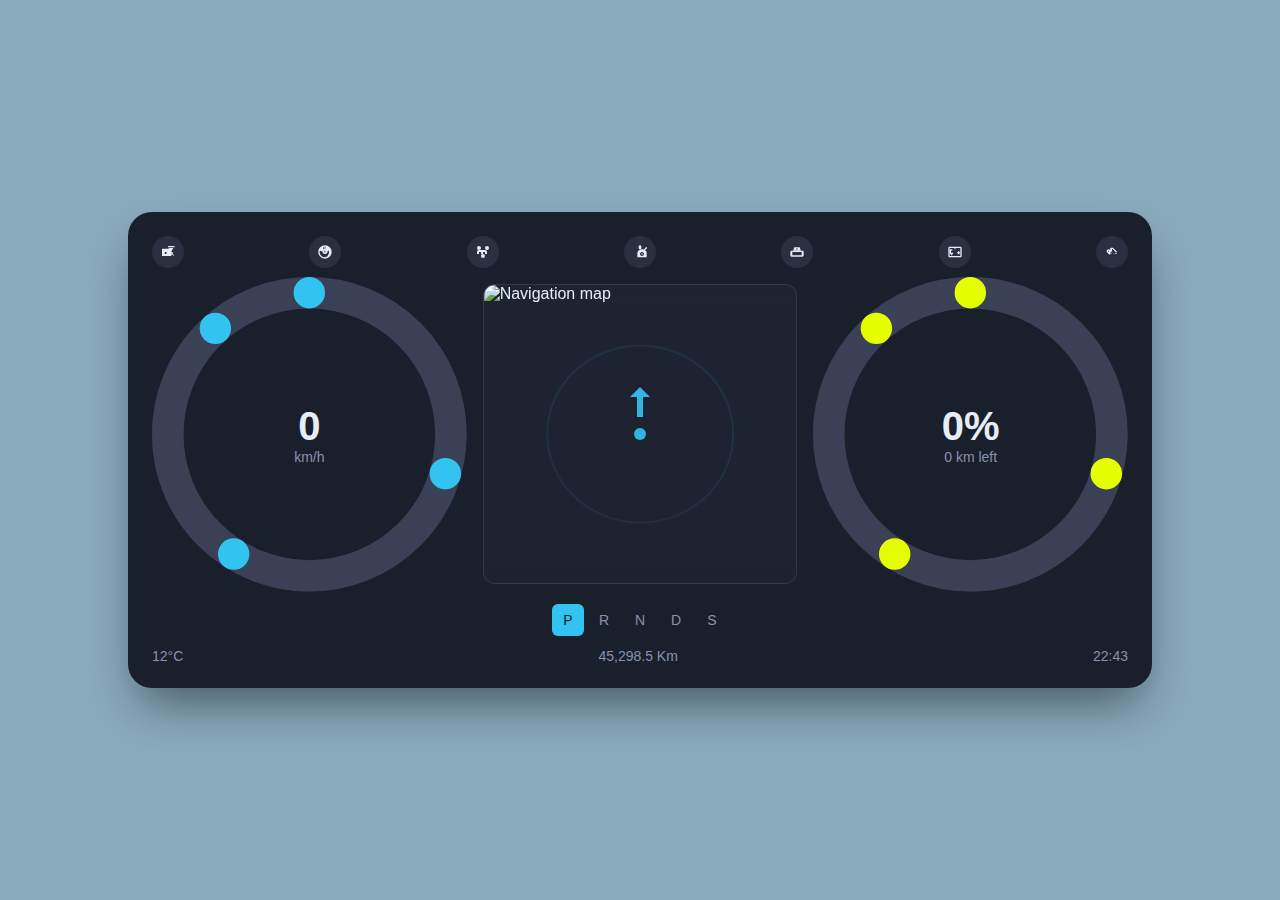
==== site1/index1.html @ a10bb5f1 "Create index1.html" ====
<!DOCTYPE html>
<html lang="en">
<head>
  <meta charset="UTF-8">
  <meta name="viewport" content="width=device-width, initial-scale=1.0">
  <title>Car Dashboard</title>
  <style>
    * {
      margin: 0;
      padding: 0;
      box-sizing: border-box;
      font-family: 'Inter', -apple-system, BlinkMacSystemFont, 'Segoe UI', Roboto, Oxygen, Ubuntu, Cantarell, 'Open Sans', 'Helvetica Neue', sans-serif;
    }
    
    body {
      min-height: 100vh;
      width: 100%;
      display: flex;
      flex-direction: column;
      align-items: center;
      justify-content: center;
      background-color: #8AABBD;
      padding: 1rem;
    }
    
    .dashboard-container {
      width: 100%;
      max-width: 1024px;
      background: #1A1F2C;
      border-radius: 24px;
      overflow: hidden;
      box-shadow: 0 25px 50px -12px rgba(0, 0, 0, 0.5);
      padding: 1.5rem;
      display: flex;
      flex-direction: column;
      color: #E6EDF6;
      animation: fadeIn 0.5s ease-in-out;
    }
    
    .status-bar {
      display: flex;
      align-items: center;
      justify-content: space-between;
      margin-bottom: 1rem;
    }
    
    .status-icon {
      width: 2rem;
      height: 2rem;
      border-radius: 50%;
      display: flex;
      align-items: center;
      justify-content: center;
      transition: all 0.3s ease;
      cursor: pointer;
      background: #2A3040;
      color: #E6EDF6;
    }
    
    .status-icon:hover {
      transform: scale(1.25);
      filter: brightness(1.25);
    }
    
    .status-icon:active {
      transform: scale(0.9);
    }
    
    .status-icon.active {
      background: #33C3F0;
      color: #1A1F2C;
    }
    
    .main-display {
      display: flex;
      align-items: stretch;
      gap: 1rem;
      margin-bottom: 1rem;
      height: 300px;
    }
    
    .gauge-container {
      position: relative;
      width: 33.333%;
      display: flex;
      flex-direction: column;
      align-items: center;
      justify-content: center;
    }
    
    .gauge {
      width: 100%;
      height: auto;
      aspect-ratio: 1;
      position: relative;
    }
    
    .gauge svg {
      transform: rotate(-90deg);
      transform-origin: 50% 50%;
      width: 100%;
      height: 100%;
    }
    
    .svg-gauge-bg {
      stroke: #2A3040;
      stroke-width: 12;
      fill: none;
    }
    
    .svg-gauge-track {
      stroke: #3A4156;
      stroke-width: 12;
      fill: none;
    }
    
    .svg-gauge-indicator {
      stroke-width: 12;
      fill: none;
      stroke-linecap: round;
      transition: stroke-dasharray 1.5s ease-in-out;
    }
    
    .gauge-value {
      position: absolute;
      top: 50%;
      left: 50%;
      transform: translate(-50%, -50%);
      text-align: center;
    }
    
    .gauge-value .value {
      font-size: 2.5rem;
      font-weight: bold;
      color: #E6EDF6;
    }
    
    .gauge-value .label {
      font-size: 0.875rem;
      color: #8792AB;
    }
    
    .map-display {
      width: 33.333%;
      border-radius: 12px;
      overflow: hidden;
      position: relative;
      backdrop-filter: blur(16px);
      background: rgba(42, 48, 64, 0.25);
      border: 1px solid rgba(255, 255, 255, 0.1);
    }
    
    .map-image {
      width: 100%;
      height: 200%;
      position: absolute;
      animation: mapMove 20s linear infinite;
      object-fit: cover;
      object-position: center top;
    }
    
    @keyframes mapMove {
      0% { transform: translateY(0); }
      100% { transform: translateY(-50%); }
    }
    
    .map-overlay {
      position: absolute;
      inset: 0;
      background: linear-gradient(0deg, rgba(26, 31, 44, 0.2) 0%, rgba(26, 31, 44, 0) 100%);
      pointer-events: none;
    }
    
    .map-location {
      position: absolute;
      top: 50%;
      left: 50%;
      transform: translate(-50%, -50%);
      width: 60%;
      height: 60%;
      border: 2px solid #33C3F0;
      border-radius: 50%;
      opacity: 0.1;
      animation: pulse 2s ease-in-out infinite;
    }
    
    .map-pin {
      position: absolute;
      top: 50%;
      left: 50%;
      transform: translate(-50%, -50%);
      width: 0.75rem;
      height: 0.75rem;
      background: #33C3F0;
      border-radius: 50%;
    }
    
    .map-arrow {
      position: absolute;
      top: 40%;
      left: 50%;
      transform: translate(-50%, -50%);
    }
    
    @keyframes pulse {
      0% { transform: translate(-50%, -50%) scale(1); opacity: 0.1; }
      50% { transform: translate(-50%, -50%) scale(1.1); opacity: 0.2; }
      100% { transform: translate(-50%, -50%) scale(1); opacity: 0.1; }
    }
    
    .gear-indicator {
      display: flex;
      align-items: center;
      justify-content: center;
      gap: 0.25rem;
      margin-bottom: 0.5rem;
      padding: 0.25rem 0;
    }
    
    .gear {
      width: 2rem;
      height: 2rem;
      display: flex;
      align-items: center;
      justify-content: center;
      border-radius: 0.375rem;
      transition: all 0.3s ease;
      cursor: pointer;
      font-size: 0.875rem;
      font-weight: 500;
      color: #8792AB;
    }
    
    .gear:hover {
      transform: scale(1.1);
      filter: brightness(1.25);
      background: #3A4156;
      color: white;
    }
    
    .gear:active {
      transform: scale(0.95);
    }
    
    .gear.active {
      background: #33C3F0;
      color: #1A1F2C;
    }
    
    .info-panel {
      display: flex;
      align-items: center;
      justify-content: space-between;
      font-size: 0.875rem;
      color: #8792AB;
    }
    
    @keyframes fadeIn {
      from { opacity: 0; transform: translateY(20px); }
      to { opacity: 1; transform: translateY(0); }
    }
  </style>
</head>
<body>
  <div class="dashboard-container">
    <div class="status-bar">
      <!-- Top status icons -->
    </div>
    
    <div class="main-display">
      <!-- Left speedometer -->
      <div class="gauge-container">
        <div class="gauge">
          <svg viewBox="0 0 120 120">
            <circle cx="60" cy="60" r="54" class="svg-gauge-bg"></circle>
            <circle cx="60" cy="60" r="54" class="svg-gauge-track"></circle>
            <circle cx="60" cy="60" r="54" class="svg-gauge-indicator" id="speed-indicator" stroke="#33C3F0" stroke-dasharray="0 100"></circle>
          </svg>
          <div class="gauge-value">
            <div class="value" id="speed-value">0</div>
            <div class="label">km/h</div>
          </div>
        </div>
      </div>
      
      <!-- Center map display -->
      <div class="map-display">
        <div id="map-content">
          <img src="https://i.ibb.co/yWL5FD6/map.png" alt="Navigation map" class="map-image" id="map-image" style="display: none;">
          <div class="map-location"></div>
          <div class="map-pin"></div>
          <div class="map-arrow">
            <svg width="20" height="30" viewBox="0 0 20 30" fill="none" xmlns="http://www.w3.org/2000/svg">
              <path d="M10 0L20 10H13V30H7V10H0L10 0Z" fill="#33C3F0" />
            </svg>
          </div>
        </div>
        <div class="map-overlay"></div>
        <div id="map-loading">Loading map...</div>
      </div>
      
      <!-- Right battery gauge -->
      <div class="gauge-container">
        <div class="gauge">
          <svg viewBox="0 0 120 120">
            <circle cx="60" cy="60" r="54" class="svg-gauge-bg"></circle>
            <circle cx="60" cy="60" r="54" class="svg-gauge-track"></circle>
            <circle cx="60" cy="60" r="54" class="svg-gauge-indicator" id="battery-indicator" stroke="#E6FF00" stroke-dasharray="0 100"></circle>
          </svg>
          <div class="gauge-value">
            <div class="value" id="battery-value">0%</div>
            <div class="label" id="battery-range">0 km left</div>
          </div>
        </div>
      </div>
    </div>
    
    <!-- Bottom info panel -->
    <div>
      <div class="gear-indicator" id="gear-selector">
        <div class="gear" data-gear="P">P</div>
        <div class="gear" data-gear="R">R</div>
        <div class="gear" data-gear="N">N</div>
        <div class="gear" data-gear="D">D</div>
        <div class="gear" data-gear="S">S</div>
      </div>
      <div class="info-panel">
        <div>12°C</div>
        <div>45,298.5 Km</div>
        <div>22:43</div>
      </div>
    </div>
  </div>

  <script>
    // Define the icons for the top status bar
    const statusIcons = [
      { id: 0, name: "Climate", svg: '<svg viewBox="0 0 24 24" width="16" height="16" fill="currentColor" xmlns="http://www.w3.org/2000/svg"><path d="M14,8c0-0.55-0.45-1-1-1H4C3.45,7,3,7.45,3,8v10h11V8z M8.5,15c-0.83,0-1.5-0.67-1.5-1.5S7.67,12,8.5,12 s1.5,0.67,1.5,1.5S9.33,15,8.5,15z"/><path d="M13,6h7l-3,5v7h-4V6z"/><path d="M21,3h-8c-0.55,0-1,0.45-1,1v1h1h8h1V4C22,3.45,21.55,3,21,3z"/><path d="M18.5,15.88l1.77,1.77c0.2,0.2,0.51,0.2,0.71,0h0c0.2-0.2,0.2-0.51,0-0.71l-1.77-1.77c0.2-0.39,0.29-0.83,0.29-1.17 c0-1.38-1.12-2.5-2.5-2.5S14,12.62,14,14s1.12,2.5,2.5,2.5C16.67,16.5,17.11,16.27,18.5,15.88z M16.5,15c-0.55,0-1-0.45-1-1 s0.45-1,1-1s1,0.45,1,1S17.05,15,16.5,15z"/></svg>' },
      { id: 1, name: "Lights", svg: '<svg viewBox="0 0 24 24" width="16" height="16" fill="currentColor" xmlns="http://www.w3.org/2000/svg"><path d="M12,2C6.48,2,2,6.48,2,12s4.48,10,10,10s10-4.48,10-10S17.52,2,12,2z M12,4c0.83,0,1.5,0.67,1.5,1.5 S12.83,7,12,7s-1.5-0.67-1.5-1.5S11.17,4,12,4z M12,20c-4.41,0-8-3.59-8-8c0-0.83,0.19-1.61,0.5-2.33C5.04,10.32,6.19,11,7.5,11 c1.38,0,2.5-1.12,2.5-2.5C10,7.19,9.32,6.04,8.67,5.5C9.39,5.19,10.17,5,11,5c0.83,0,1.61,0.19,2.33,0.5 C12.68,6.04,12,7.19,12,8.5c0,1.38,1.12,2.5,2.5,2.5c1.31,0,2.46-0.68,3-1.67C17.81,10.39,18,11.17,18,12C18,16.41,14.41,20,12,20z"/><path d="M12,9.5c-1.38,0-2.5,1.12-2.5,2.5s1.12,2.5,2.5,2.5s2.5-1.12,2.5-2.5S13.38,9.5,12,9.5z M12,13c-0.55,0-1-0.45-1-1 s0.45-1,1-1s1,0.45,1,1S12.55,13,12,13z"/><path d="M12,7C9.79,7,8,8.79,8,11s1.79,4,4,4s4-1.79,4-4S14.21,7,12,7z M12,13c-1.1,0-2-0.9-2-2s0.9-2,2-2s2,0.9,2,2 S13.1,13,12,13z"/></svg>' },
      { id: 2, name: "Media", svg: '<svg viewBox="0 0 24 24" width="16" height="16" fill="currentColor" xmlns="http://www.w3.org/2000/svg"><circle cx="6" cy="6" r="3"/><circle cx="18" cy="6" r="3"/><circle cx="12" cy="18" r="3"/><path d="M6,9L6,9c-1.66,0-3,1.34-3,3v3h3v-3h3v3h3v-3h3v3h3v-3c0-1.66-1.34-3-3-3h0"/></svg>' },
      { id: 3, name: "Phone", svg: '<svg viewBox="0 0 24 24" width="16" height="16" fill="currentColor" xmlns="http://www.w3.org/2000/svg"><path d="M12,2L12,2c-1.1,0-2,0.9-2,2v2c0,1.1,0.9,2,2,2h0c1.1,0,2-0.9,2-2V4C14,2.9,13.1,2,12,2z"/><path d="M20.91,4.91L18.5,7.32C18.11,7.71,18,8.28,18.29,8.75c0.19,0.31,0.53,0.5,0.9,0.5c0.28,0,0.53-0.11,0.72-0.29l2.41-2.41 c0.39-0.39,0.39-1.02,0-1.41l0,0C21.93,4.52,21.3,4.52,20.91,4.91z"/><path d="M21,11h-3c-0.55,0-1,0.45-1,1v0c0,0.55,0.45,1,1,1h3c0.55,0,1-0.45,1-1v0C22,11.45,21.55,11,21,11z"/><path d="M15,8c-3.87,0-7,3.13-7,7v5h14v-5C22,11.13,18.87,8,15,8z M15,18c-1.66,0-3-1.34-3-3c0-1.66,1.34-3,3-3s3,1.34,3,3 C18,16.66,16.66,18,15,18z"/><circle cx="15" cy="15" r="1"/></svg>' },
      { id: 4, name: "Navigation", svg: '<svg viewBox="0 0 24 24" width="16" height="16" fill="currentColor" xmlns="http://www.w3.org/2000/svg"><path d="M3.95,19H20.05C21.12,19,22,18.12,22,17.05v-5.1C22,10.88,21.12,10,20.05,10H3.95C2.88,10,2,10.88,2,11.95v5.1 C2,18.12,2.88,19,3.95,19z M5,12h14v5H5V12z"/><path d="M16,5h-8l-1.89,5h11.78L16,5z M12,8.5c-0.55,0-1-0.45-1-1s0.45-1,1-1s1,0.45,1,1S12.55,8.5,12,8.5z"/></svg>' },
      { id: 5, name: "Settings", svg: '<svg viewBox="0 0 24 24" width="16" height="16" fill="currentColor" xmlns="http://www.w3.org/2000/svg"><path d="M8,10V8H5.09C4.47,8,4,8.5,4,9.11v4.78C4,14.5,4.47,15,5.09,15H6v2h2v-2h1v-5H8z M9,13H6v-3h3V13z"/><path d="M13,6.5h-2V8h2V6.5z"/><path d="M15,14h1.5v1.5h2V14H20v-1.5h-1.5V11h-2v1.5H15V14z"/><path d="M20,4H4C2.9,4,2,4.9,2,6v12c0,1.1,0.9,2,2,2h16c1.1,0,2-0.9,2-2V6C22,4.9,21.1,4,20,4z M20,18H4V6h16V18z"/></svg>' },
      { id: 6, name: "Apps", svg: '<svg viewBox="0 0 24 24" width="16" height="16" fill="currentColor" xmlns="http://www.w3.org/2000/svg"><path d="M7,14c-1.66,0-3-1.34-3-3s1.34-3,3-3s3,1.34,3,3S8.66,14,7,14z M7,10c-0.55,0-1,0.45-1,1s0.45,1,1,1s1-0.45,1-1 S7.55,10,7,10z"/><path d="M19.83,12.17l-6.4-6.4C13.24,5.6,12.96,5.5,12.68,5.5h-2.36c-0.48,0-0.87,0.39-0.87,0.87V9.5l-3.29,3.29 c-0.39,0.39-0.39,1.02,0,1.41l1.42,1.42c0.39,0.39,1.02,0.39,1.41,0L12,12.62l1.07,1.07l1.43,1.43c0.38,0.38,1.01,0.39,1.4,0.01 c0,0,0,0,0.01-0.01l3.88-3.88C20.01,13.04,20.04,12.42,19.83,12.17z M13.8,14.5l-1.41-1.41L10.5,15l-1.41-1.41L12,10.67V7.5 h0.82l7.06,7L13.8,14.5z"/></svg>' }
    ];
    
    // Setup status icons
    const statusBar = document.querySelector('.status-bar');
    
    statusIcons.forEach(icon => {
      const iconElement = document.createElement('div');
      iconElement.className = 'status-icon';
      iconElement.dataset.id = icon.id;
      iconElement.title = icon.name;
      iconElement.innerHTML = icon.svg;
      
      iconElement.addEventListener('click', () => {
        const isActive = iconElement.classList.contains('active');
        document.querySelectorAll('.status-icon').forEach(el => el.classList.remove('active'));
        
        if (!isActive) {
          iconElement.classList.add('active');
          console.log(`Icon ${icon.id} clicked: ${icon.name}`);
        }
      });
      
      statusBar.appendChild(iconElement);
    });
    
    // Setup gear selector
    const gearSelector = document.getElementById('gear-selector');
    const gears = gearSelector.querySelectorAll('.gear');
    
    gears.forEach(gear => {
      gear.addEventListener('click', () => {
        gears.forEach(g => g.classList.remove('active'));
        gear.classList.add('active');
        console.log(`Gear changed to: ${gear.dataset.gear}`);
      });
    });
    
    // Initialize gauges with animation
    const speedIndicator = document.getElementById('speed-indicator');
    const speedValue = document.getElementById('speed-value');
    const batteryIndicator = document.getElementById('battery-indicator');
    const batteryValue = document.getElementById('battery-value');
    const batteryRange = document.getElementById('battery-range');
    const mapImage = document.getElementById('map-image');
    const mapLoading = document.getElementById('map-loading');
    
    // Set active gear to P by default
    document.querySelector('[data-gear="P"]').classList.add('active');
    
    // Simulate loading map
    setTimeout(() => {
      mapImage.style.display = 'block';
      mapLoading.style.display = 'none';
    }, 500);
    
    // Animate speed gauge
    setTimeout(() => {
      const targetValue = 74;
      const targetPercentage = (targetValue / 180) * 100;
      speedIndicator.setAttribute('stroke-dasharray', `${targetPercentage} ${100 - targetPercentage}`);
      speedValue.textContent = targetValue;
    }, 800);
    
    // Animate battery gauge
    setTimeout(() => {
      const targetValue = 76;
      const range = Math.round(450 * targetValue / 100);
      const targetPercentage = targetValue;
      batteryIndicator.setAttribute('stroke-dasharray', `${targetPercentage} ${100 - targetPercentage}`);
      batteryValue.textContent = `${targetValue}%`;
      batteryRange.textContent = `${range} km left`;
      
      // Set battery color based on percentage
      if (targetValue > 60) {
        batteryIndicator.setAttribute('stroke', '#E6FF00');
      } else if (targetValue > 20) {
        batteryIndicator.setAttribute('stroke', '#FFA500');
      } else {
        batteryIndicator.setAttribute('stroke', '#FF4D4D');
      }
    }, 1200);
    
    // Change gear to D after delay
    setTimeout(() => {
      gears.forEach(g => g.classList.remove('active'));
      document.querySelector('[data-gear="D"]').classList.add('active');
    }, 1600);
    
    // Random speed changes to simulate driving
    setInterval(() => {
      const currentValue = parseInt(speedValue.textContent, 10);
      const change = Math.random() > 0.5 ? 1 : -1;
      const newValue = Math.max(60, Math.min(85, currentValue + change * Math.floor(Math.random() * 3)));
      const newPercentage = (newValue / 180) * 100;
      
      speedIndicator.setAttribute('stroke-dasharray', `${newPercentage} ${100 - newPercentage}`);
      speedValue.textContent = newValue;
    }, 2000);
  </script>
</body>
</html>
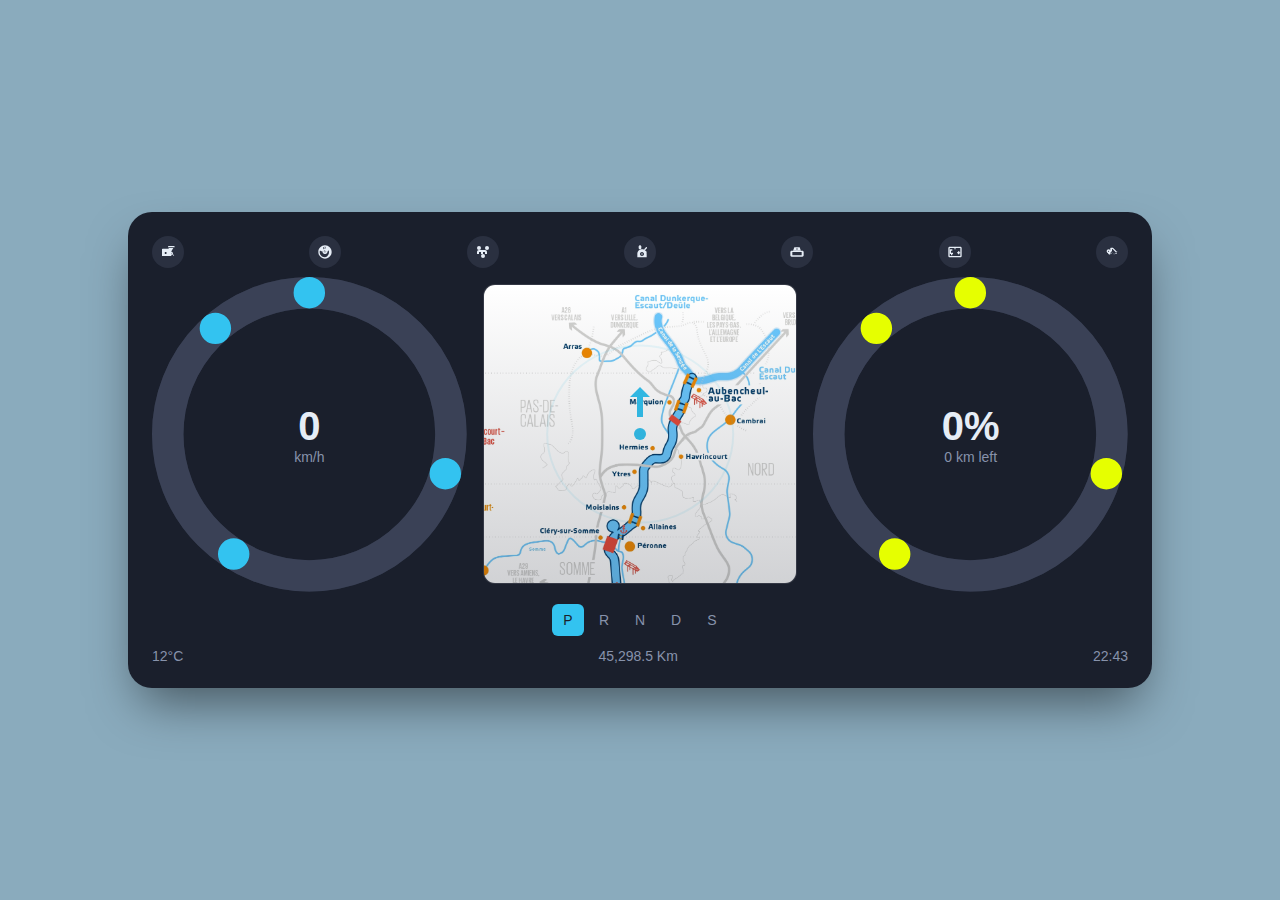
==== commit 416d8060: "Update index1.html" ====
--- a/site1/index1.html
+++ b/site1/index1.html
@@ -286,7 +286,7 @@
       <!-- Center map display -->
       <div class="map-display">
         <div id="map-content">
-          <img src="https://i.ibb.co/yWL5FD6/map.png" alt="Navigation map" class="map-image" id="map-image" style="display: none;">
+          <img src="./public/map2.jpg" alt="Navigation map" class="map-image" id="map-image" style="display: none;">
           <div class="map-location"></div>
           <div class="map-pin"></div>
           <div class="map-arrow">
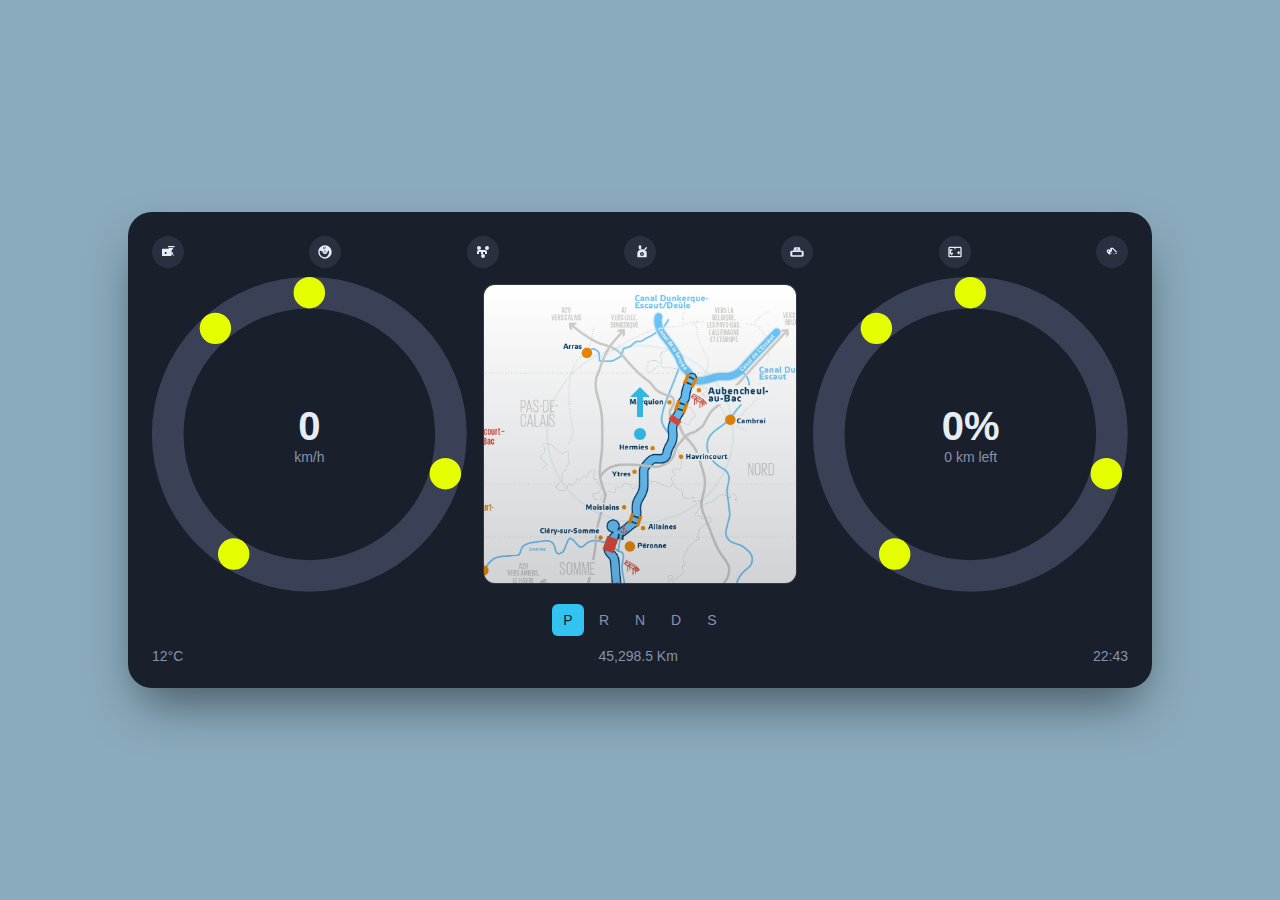
==== commit 7ef1f84d: "Update index1.html" ====
--- a/site1/index1.html
+++ b/site1/index1.html
@@ -160,8 +160,8 @@
     }
     
     @keyframes mapMove {
-      0% { transform: translateY(0); }
-      100% { transform: translateY(-50%); }
+      0% { transform: translateY(-50%); }
+      100% { transform: translateY(0); }
     }
     
     .map-overlay {
@@ -274,7 +274,7 @@
           <svg viewBox="0 0 120 120">
             <circle cx="60" cy="60" r="54" class="svg-gauge-bg"></circle>
             <circle cx="60" cy="60" r="54" class="svg-gauge-track"></circle>
-            <circle cx="60" cy="60" r="54" class="svg-gauge-indicator" id="speed-indicator" stroke="#33C3F0" stroke-dasharray="0 100"></circle>
+            <circle cx="60" cy="60" r="54" class="svg-gauge-indicator" id="speed-indicator" stroke="#E6FF00" stroke-dasharray="0 100"></circle>
           </svg>
           <div class="gauge-value">
             <div class="value" id="speed-value">0</div>
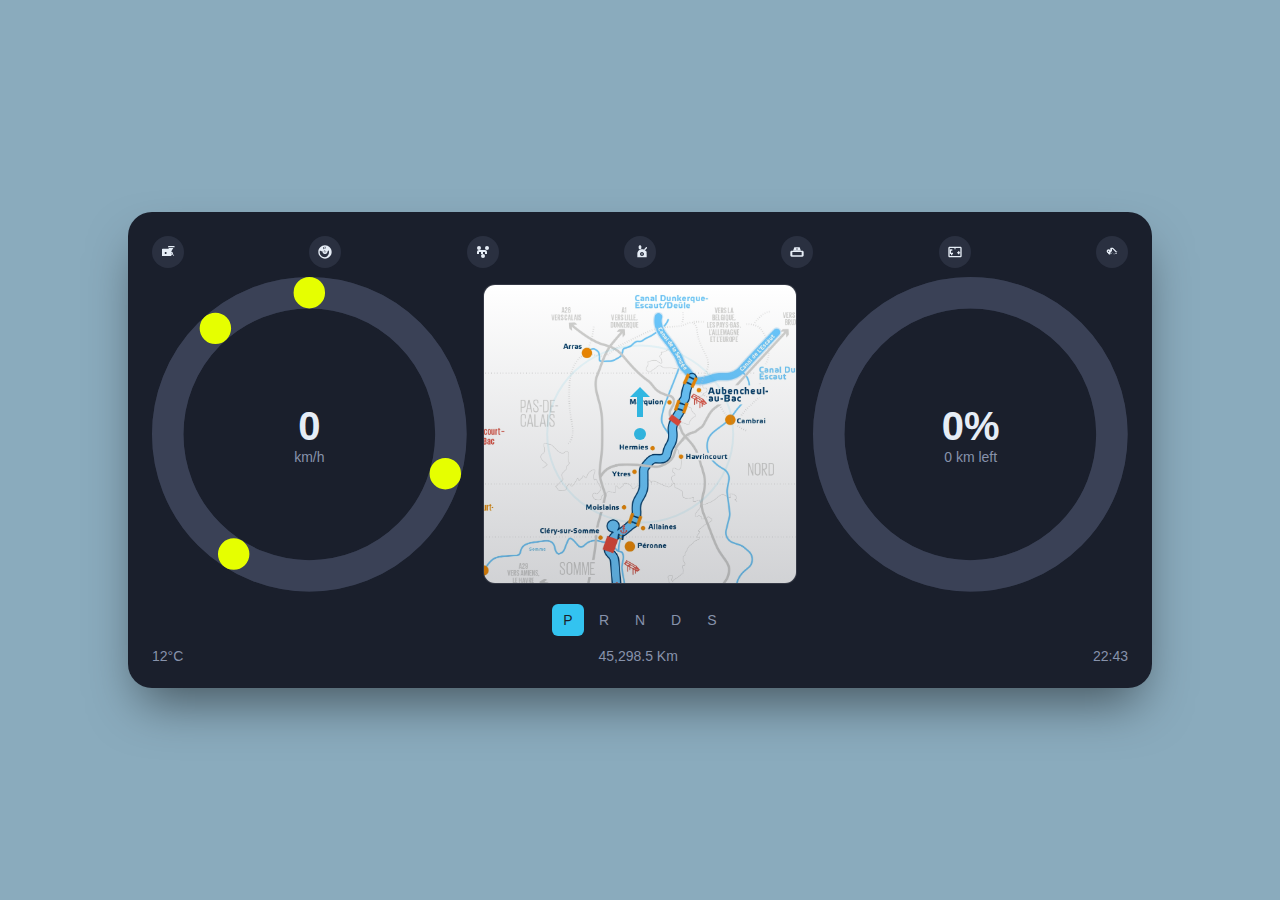
==== commit bb971e4d: "Update index1.html" ====
--- a/site1/index1.html
+++ b/site1/index1.html
@@ -305,7 +305,7 @@
           <svg viewBox="0 0 120 120">
             <circle cx="60" cy="60" r="54" class="svg-gauge-bg"></circle>
             <circle cx="60" cy="60" r="54" class="svg-gauge-track"></circle>
-            <circle cx="60" cy="60" r="54" class="svg-gauge-indicator" id="battery-indicator" stroke="#E6FF00" stroke-dasharray="0 100"></circle>
+          
           </svg>
           <div class="gauge-value">
             <div class="value" id="battery-value">0%</div>
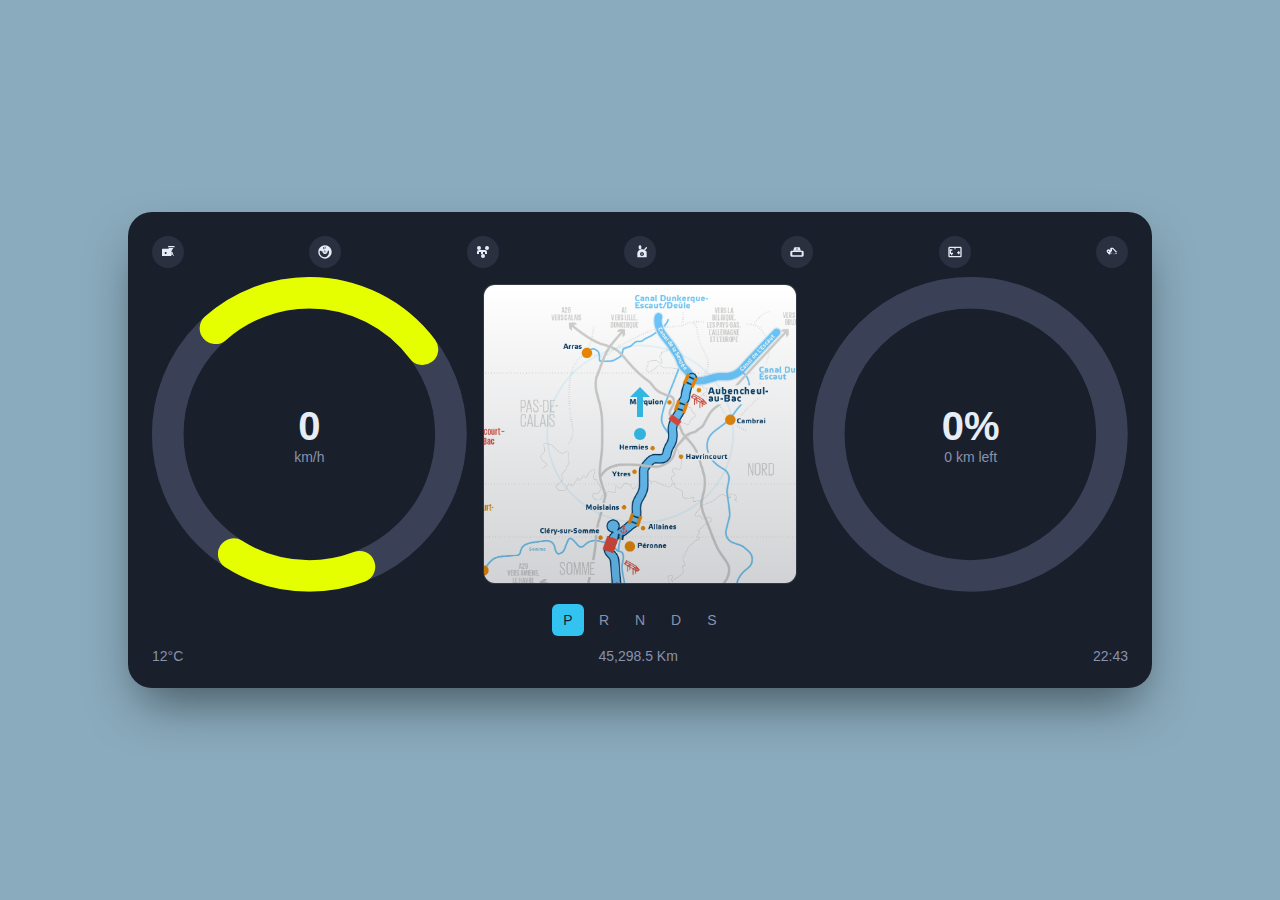
==== commit 0694a44a: "Update index1.html" ====
--- a/site1/index1.html
+++ b/site1/index1.html
@@ -274,7 +274,7 @@
           <svg viewBox="0 0 120 120">
             <circle cx="60" cy="60" r="54" class="svg-gauge-bg"></circle>
             <circle cx="60" cy="60" r="54" class="svg-gauge-track"></circle>
-            <circle cx="60" cy="60" r="54" class="svg-gauge-indicator" id="speed-indicator" stroke="#E6FF00" stroke-dasharray="0 100"></circle>
+            <circle cx="60" cy="60" r="54" class="svg-gauge-indicator" id="speed-indicator" stroke="#E6FF00" stroke-dasharray="50 100"></circle>
           </svg>
           <div class="gauge-value">
             <div class="value" id="speed-value">0</div>
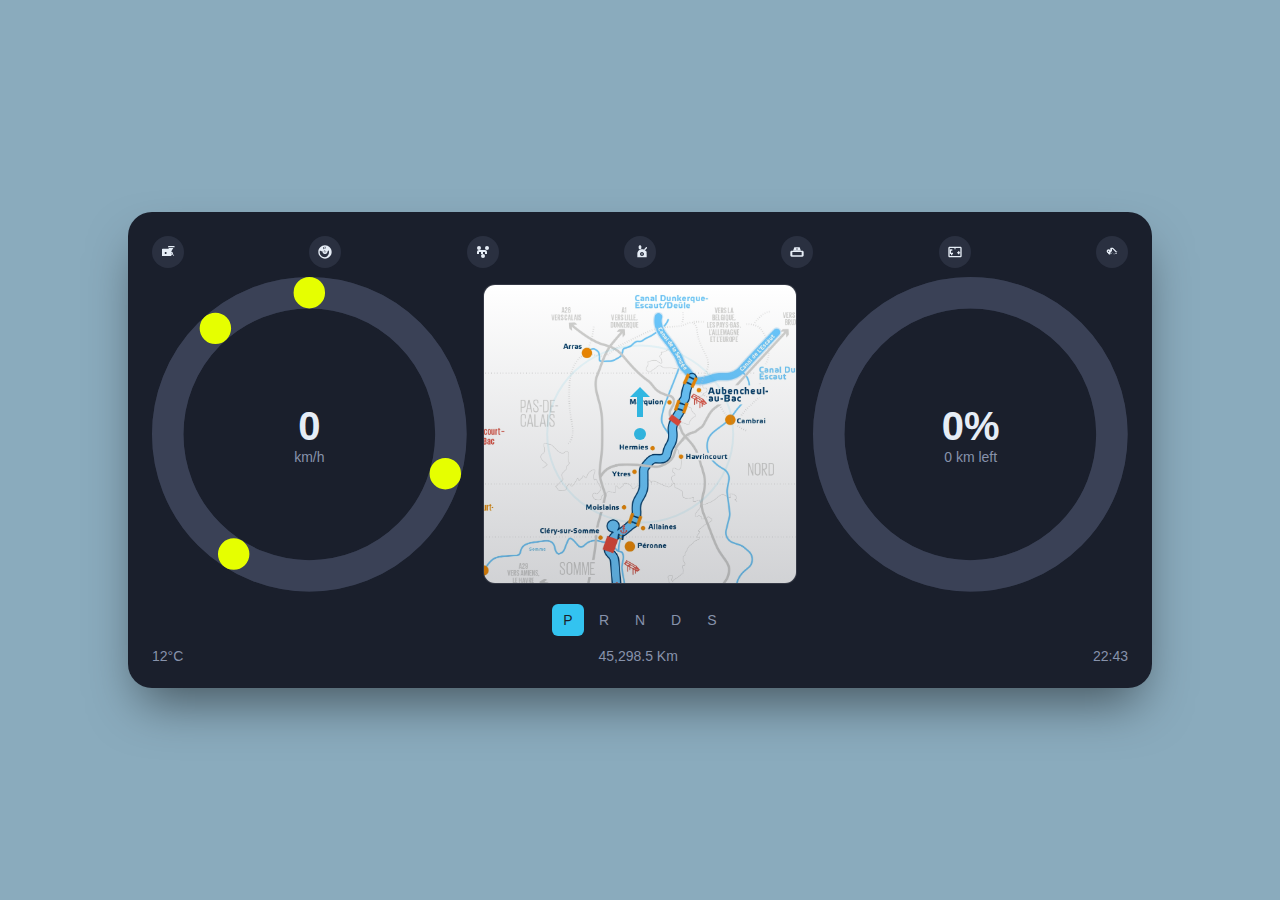
==== commit 2d37e42a: "Update index1.html" ====
--- a/site1/index1.html
+++ b/site1/index1.html
@@ -274,7 +274,7 @@
           <svg viewBox="0 0 120 120">
             <circle cx="60" cy="60" r="54" class="svg-gauge-bg"></circle>
             <circle cx="60" cy="60" r="54" class="svg-gauge-track"></circle>
-            <circle cx="60" cy="60" r="54" class="svg-gauge-indicator" id="speed-indicator" stroke="#E6FF00" stroke-dasharray="50 100"></circle>
+            <circle cx="60" cy="60" r="54" class="svg-gauge-indicator" id="speed-indicator" stroke="#E6FF00" stroke-dasharray="0 100"></circle>
           </svg>
           <div class="gauge-value">
             <div class="value" id="speed-value">0</div>
@@ -399,7 +399,7 @@
     
     // Animate speed gauge
     setTimeout(() => {
-      const targetValue = 74;
+      const targetValue = 120;
       const targetPercentage = (targetValue / 180) * 100;
       speedIndicator.setAttribute('stroke-dasharray', `${targetPercentage} ${100 - targetPercentage}`);
       speedValue.textContent = targetValue;
@@ -434,7 +434,7 @@
     setInterval(() => {
       const currentValue = parseInt(speedValue.textContent, 10);
       const change = Math.random() > 0.5 ? 1 : -1;
-      const newValue = Math.max(60, Math.min(85, currentValue + change * Math.floor(Math.random() * 3)));
+      const newValue = Math.max(30, Math.min(85, currentValue + change * Math.floor(Math.random() * 3)));
       const newPercentage = (newValue / 180) * 100;
       
       speedIndicator.setAttribute('stroke-dasharray', `${newPercentage} ${100 - newPercentage}`);
